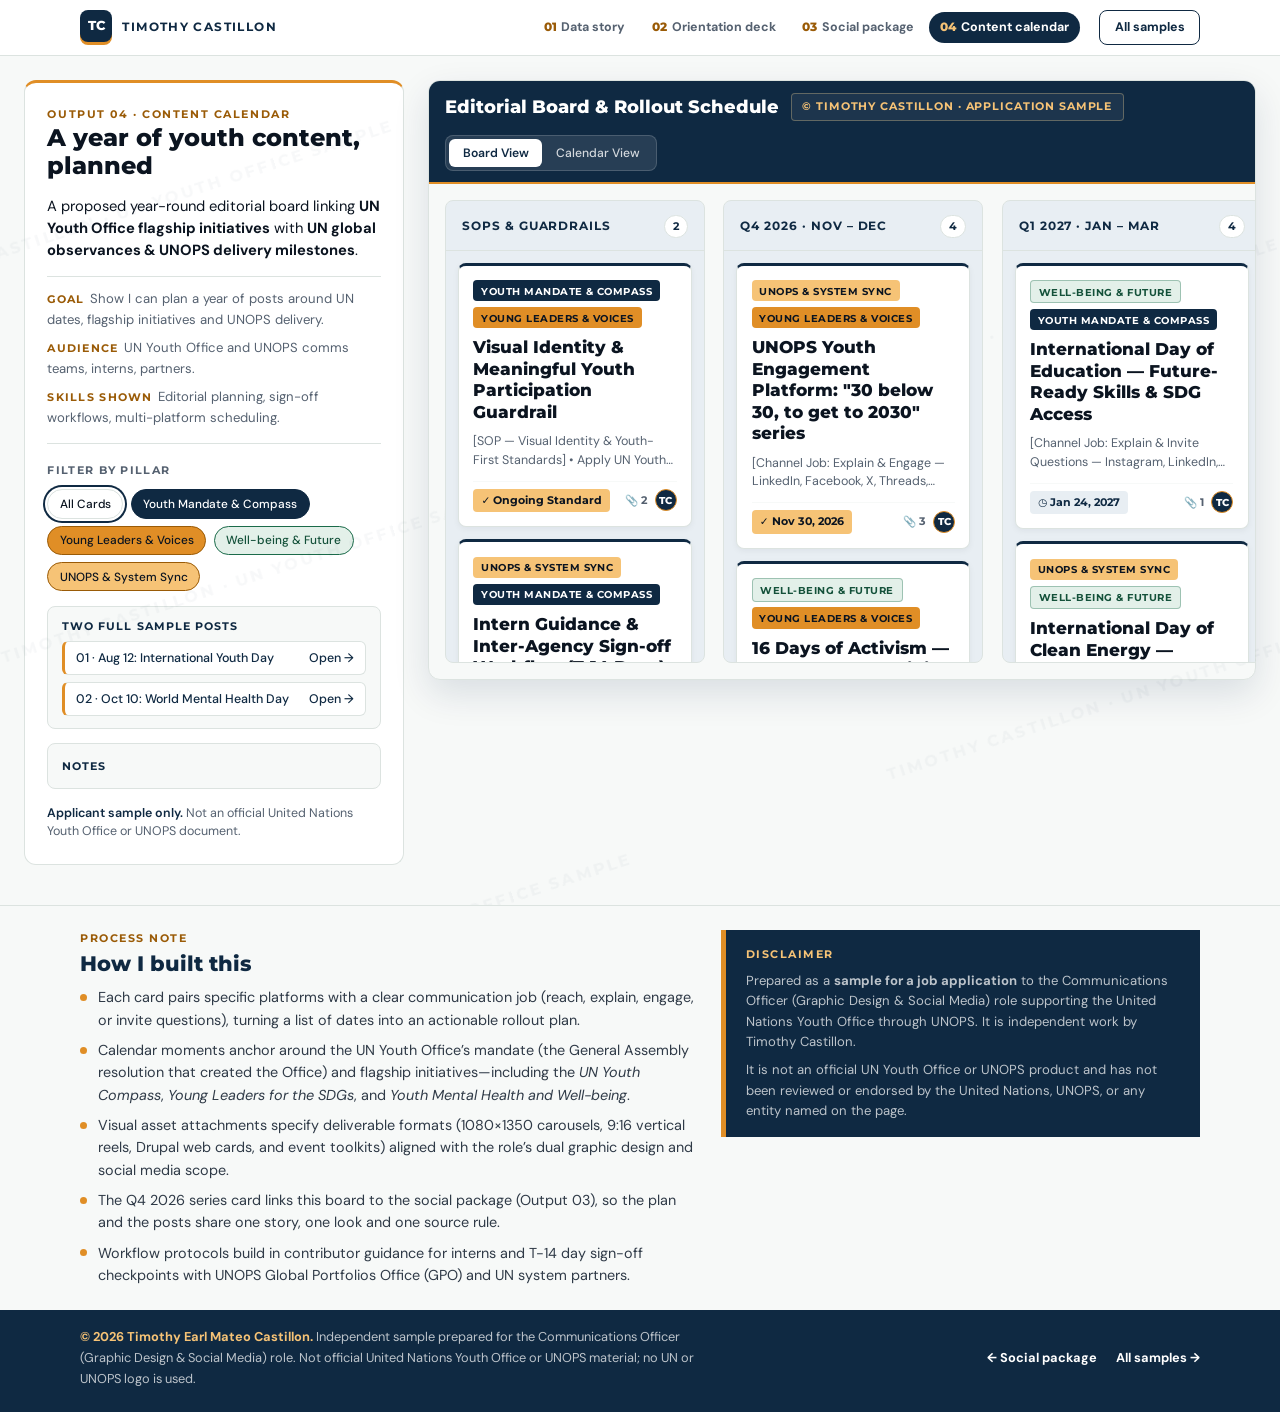
==== content-calendar.html @ ea88cf7e "Add files via upload" ====
<!DOCTYPE html>
<html lang="en">
<head>
  <meta charset="UTF-8" />
  <meta name="viewport" content="width=device-width, initial-scale=1.0, viewport-fit=cover" />
  <title>Content calendar · Timothy Castillon</title>
  <meta name="description" content="Sample editorial and social media calendar prepared by Timothy Castillon for the Communications Officer (Graphic Design &amp; Social Media) role at the UN Youth Office / UNOPS." />
  <link rel="preconnect" href="https://fonts.googleapis.com" />
  <link rel="preconnect" href="https://fonts.gstatic.com" crossorigin />
  <link href="https://fonts.googleapis.com/css2?family=DM+Sans:wght@400;500;700&family=Montserrat:wght@700;800&display=swap" rel="stylesheet" />
  <style>
    /* ─── PORTFOLIO DESIGN TOKENS (100% COORDINATED) ──────────── */
    :root{--ink:#0B1420;--fog:#F7F9F8;--white:#fff;--sage:#0F2942;--sage-lt:#E8EEF3;--gold:#E08E26;--gold-lt:#F6C376;--muted:#556170;--border:#DCE3E0;--radius:8px;--nav-h:56px;
 --navy:#0F2942;--navy-lt:#E8EEF3;--amber:#E08E26;--amber-dk:#9A5B07;--amber-lt:#F6C376;--green:#1B6B4A;--green-lt:#E3F0E9;--line:#DCE3E0;--r:8px;--wrap:1120px;
 --fh:'Montserrat',system-ui,sans-serif;--fb:'DM Sans',system-ui,sans-serif}

    /* ─── RESET & BASE ───────────────────────────────────────── */
    *, *::before, *::after { box-sizing: border-box; margin: 0; padding: 0; }
    html { font-size: 16px; -webkit-text-size-adjust: 100%; text-size-adjust: 100%; }
    body {
      background: var(--fog);
      color: var(--ink);
      font-family: var(--fb);
      line-height: 1.65;
      overflow-x: clip;
      min-height: 100vh;
      display: flex;
      flex-direction: column;
    }
    a { color: inherit; text-decoration: none; }
    button, input, select, textarea { font-family: inherit; }

    /* ── nav ───────────────────────────── */
.nav{position:fixed;inset:0 0 auto 0;z-index:100;height:var(--nav-h);display:flex;align-items:center;gap:1.2rem;padding:0 max(5vw,calc((100vw - var(--wrap))/2));background:rgba(255,255,255,.94);backdrop-filter:blur(10px);border-bottom:1px solid var(--line)}
.brand{display:inline-flex;align-items:center;gap:.65rem;text-decoration:none;font-family:var(--fh);font-weight:700;font-size:.72rem;letter-spacing:.12em;text-transform:uppercase;color:var(--navy);white-space:nowrap}
.mark{display:inline-grid;place-items:center;width:32px;height:32px;border-radius:8px;background:var(--navy);color:#fff;font-family:var(--fh);font-weight:800;font-size:.82rem;letter-spacing:0;box-shadow:0 3px 0 var(--amber);margin-bottom:3px}
.series{display:flex;gap:.25rem;margin-left:auto;list-style:none}
.series a{display:block;padding:.35rem .7rem;border-radius:999px;font-size:.78rem;font-weight:700;text-decoration:none;color:var(--muted);white-space:nowrap}
.series a b{font-family:var(--fh);font-weight:800;color:var(--amber-dk);margin-right:.3rem}
.series a:hover{background:var(--navy-lt);color:var(--navy)}
.series a[aria-current=page]{background:var(--navy);color:#fff}
.series a[aria-current=page] b{color:var(--amber-lt)}
.back{font-size:.78rem;font-weight:700;text-decoration:none;color:var(--navy);padding:.4rem .9rem;border:1px solid var(--navy);border-radius:var(--r);white-space:nowrap}
.back:hover{background:var(--navy);color:#fff}
@media(max-width:860px){.brand span:last-child{display:none}.series a{padding:.35rem .5rem}.series a span{display:none}}
@media(max-width:480px){.back{display:none}.series{margin-left:auto}}


/* ─── MAIN SPLIT LAYOUT ──────────────────────────────────── */
    .split-shell {
      padding-top: var(--nav-h);
      display: grid;
      grid-template-columns: 380px minmax(0, 1fr);
      flex: 1;
      min-height: 100vh;
    }
    @media (max-width: 1060px) {
      .split-shell {
        grid-template-columns: 1fr;
      }
    }

    /* ─── LEFT CONTEXT SIDEBAR ───────────────────────────────── */
    .context-sidebar {
      background: var(--white);
      border-right: 1px solid var(--border);
      border-top: 3px solid var(--gold);
      padding: 1.2rem 1.4rem 1.4rem;
      position: sticky;
      top: var(--nav-h);
      height: calc(100vh - var(--nav-h));
      overflow-y: auto;
      display: flex;
      flex-direction: column;
      gap: .9rem;
    }
    @media (max-width: 1060px) {
      .context-sidebar {
        position: static;
        height: auto;
        border-right: none;
        border-bottom: 1px solid var(--border);
      }
    }
    .sidebar-eyebrow {
      font-family: var(--fh); font-weight: 700;
      font-size: 0.7rem;
      letter-spacing: 0.14em;
      text-transform: uppercase;
      color: var(--amber-dk);
    }
    .sidebar-title {
      font-family: var(--fh); font-weight: 800;
      font-size: 1.35rem;
      line-height: 1.18;
      color: var(--ink);
      
    }
    .sidebar-copy {
      font-size: 0.88rem;
      color: var(--muted);
      line-height: 1.65;
    }
    .sidebar-card-note {
      background: var(--fog);
      border: 1px solid var(--border);
      border-radius: var(--radius);
      padding: 0.9rem 1rem;
      font-size: 0.82rem;
      color: var(--ink);
      line-height: 1.55;
    }
    .sidebar-card-note-label {
      font-family: var(--fh); font-weight: 700;
      font-size: 0.67rem;
      letter-spacing: 0.1em;
      text-transform: uppercase;
      color: var(--sage);
      margin-bottom: 0.35rem;
      display: block;
      font-weight: 700;
    }
    .sample-quick-links {
      display: flex;
      flex-direction: column;
      gap: 0.45rem;
      margin-top: 0.6rem;
    }
    .sample-jump-btn {
      width: 100%;
      text-align: left;
      background: var(--white);
      border: 1px solid var(--border);
      border-left: 3px solid var(--gold);
      border-radius: 6px;
      padding: 0.5rem 0.7rem;
      font-size: 0.78rem;
      color: var(--sage);
      font-weight: 500;
      cursor: pointer;
      transition: background 0.2s, border-color 0.2s;
      display: flex;
      align-items: center;
      justify-content: space-between;
      gap: 0.5rem;
    }
    .sample-jump-btn:hover {
      background: var(--sage);
      color: var(--white);
      border-color: var(--sage);
    }

    /* Pillar Filter Group */
    .filter-section {
      border-top: 1px solid var(--border);
      padding-top: 1.1rem;
    }
    .filter-label {
      font-family: var(--fh); font-weight: 700;
      font-size: 0.68rem;
      letter-spacing: 0.12em;
      text-transform: uppercase;
      color: var(--muted);
      margin-bottom: 0.6rem;
      display: block;
    }
    .filter-pills {
      display: flex;
      flex-wrap: wrap;
      gap: 0.45rem;
    }
    .pill-btn {
      font-size: 0.74rem;
      font-weight: 500;
      padding: 0.35rem 0.72rem;
      border-radius: 999px;
      border: 1px solid var(--border);
      cursor: pointer;
      transition: transform 0.15s, box-shadow 0.15s, opacity 0.15s;
    }
    .pill-btn:hover {
      transform: translateY(-1px);
    }
    .pill-btn.active {
      box-shadow: 0 0 0 2px var(--white), 0 0 0 4px var(--sage);
    }
    .pill-all { background: var(--white); color: var(--ink); }
    .pill-compass { background: var(--sage); color: var(--white); border-color: var(--sage); }
    .pill-leaders { background: var(--gold); color: var(--white); border-color: var(--amber-dk); }
    .pill-wellbeing { background: var(--sage-lt); color: var(--sage); border-color: var(--sage); }
    .pill-unops { background: var(--gold-lt); color: var(--ink); border-color: var(--amber-dk); }

    /* ─── RIGHT WORKSPACE ────────────────────────────────────── */
    .workspace-area {
      background: var(--fog);
      display: flex;
      flex-direction: column;
      min-width: 0;
      position: relative;
      -webkit-user-select: none;
      user-select: none;
    }

    /* Subtle Diagonal Deterrence Watermark */
    .watermark-overlay {
      position: fixed;
      inset: 0;
      pointer-events: none;
      z-index: 15;
      overflow: hidden;
      opacity: 0.032;
      display: flex;
      flex-wrap: wrap;
      align-content: space-around;
      justify-content: space-around;
      gap: 4rem;
      transform: rotate(-18deg) scale(1.2);
    }
    .watermark-text {
      font-family: var(--fh); font-weight: 700;
      font-size: 0.85rem;
      letter-spacing: 0.14em;
      text-transform: uppercase;
      color: var(--sage);
      white-space: nowrap;
    }

    /* Workspace Toolbar */
    .workspace-toolbar {
      background: var(--sage);
      color: var(--white);
      padding: 0.9rem 1.5rem;
      display: flex;
      flex-wrap: wrap;
      align-items: center;
      justify-content: space-between;
      gap: 0.85rem;
      border-bottom: 2px solid var(--gold);
      position: relative;
      z-index: 20;
    }
    .toolbar-left {
      display: flex;
      flex-wrap: wrap;
      align-items: center;
      gap: 0.75rem;
    }
    .workspace-heading {
      font-family: var(--fh); font-weight: 800;
      font-size: 1.25rem;
      
      color: var(--white);
    }
    .applicant-tag {
      font-family: var(--fh); font-weight: 700;
      font-size: 0.68rem;
      letter-spacing: 0.08em;
      text-transform: uppercase;
      color: var(--gold-lt);
      border: 1px solid rgba(226, 198, 140, 0.35);
      background: rgba(255, 255, 255, 0.06);
      padding: 0.25rem 0.65rem;
      border-radius: 4px;
    }
    .view-toggle {
      display: inline-flex;
      background: rgba(255, 255, 255, 0.1);
      padding: 3px;
      border-radius: var(--radius);
      border: 1px solid rgba(255, 255, 255, 0.16);
    }
    .view-btn {
      font-size: 0.76rem;
      font-weight: 500;
      padding: 0.38rem 0.85rem;
      border-radius: 6px;
      border: none;
      cursor: pointer;
      transition: background 0.2s, color 0.2s;
      background: transparent;
      color: rgba(255, 255, 255, 0.8);
    }
    .view-btn.active {
      background: var(--white);
      color: var(--sage);
      font-weight: 600;
    }

    /* ─── BOARD VIEW (TRELLO-STYLE COLUMNS) ─────────────────── */
    .board-container {
      padding: 1rem;
      display: flex;
      align-items: flex-start;
      gap: 1.15rem;
      overflow-x: auto;
      flex: 1;
      position: relative;
      z-index: 20;
    }
    .board-container::-webkit-scrollbar { height: 10px; }
    .board-container::-webkit-scrollbar-track { background: rgba(0, 33, 71, 0.07); border-radius: 6px; }
    .board-container::-webkit-scrollbar-thumb { background: rgba(0, 33, 71, 0.26); border-radius: 6px; }

    .trello-list {
      width: 288px;
      flex-shrink: 0;
      background: var(--sage-lt);
      border: 1px solid var(--border);
      border-radius: var(--radius);
      display: flex;
      flex-direction: column;
      max-height: calc(100vh - 165px);
    }
    @media (max-width: 1060px) {
      .trello-list { max-height: 620px; }
    }
    .list-header {
      padding: 0.85rem 1rem 0.7rem;
      display: flex;
      align-items: center;
      justify-content: space-between;
      border-bottom: 1px solid var(--border);
    }
    .list-title {
      font-family: var(--fh); font-weight: 700;
      font-size: 0.74rem;
      font-weight: 700;
      letter-spacing: 0.08em;
      text-transform: uppercase;
      color: var(--sage);
    }
    .list-count {
      font-family: var(--fh); font-weight: 700;
      font-size: 0.7rem;
      color: var(--sage);
      background: var(--white);
      border: 1px solid var(--border);
      padding: 0.1rem 0.5rem;
      border-radius: 999px;
    }
    .list-cards {
      padding: 0.75rem;
      display: flex;
      flex-direction: column;
      gap: 0.75rem;
      overflow-y: auto;
    }
    .list-cards::-webkit-scrollbar { width: 5px; }
    .list-cards::-webkit-scrollbar-thumb { background: rgba(0, 33, 71, 0.2); border-radius: 4px; }

    /* Trello Card */
    .t-card {
      background: var(--white);
      border: 1px solid var(--border);
      border-top: 3px solid var(--sage);
      border-radius: var(--radius);
      padding: 0.9rem;
      cursor: pointer;
      transition: transform 0.18s, box-shadow 0.18s, border-color 0.18s;
      display: flex;
      flex-direction: column;
      gap: 0.55rem;
      box-shadow: 0 2px 6px rgba(11, 20, 32, 0.05);
    }
    .t-card.is-sample {
      border-top: 3px solid var(--gold);
      background: linear-gradient(to bottom, rgba(226, 198, 140, 0.14), var(--white) 42%);
    }
    .t-card:hover {
      transform: translateY(-2px);
      box-shadow: 0 10px 22px rgba(0, 33, 71, 0.12);
      border-color: var(--amber-dk);
    }
    .t-card-pills {
      display: flex;
      flex-wrap: wrap;
      gap: 0.35rem;
    }
    .t-pill {
      font-family: var(--fh); font-weight: 700;
      font-size: 0.62rem;
      letter-spacing: 0.05em;
      text-transform: uppercase;
      padding: 0.16rem 0.48rem;
      border-radius: 4px;
      font-weight: 700;
    }
    .t-pill-compass { background: var(--sage); color: var(--white); }
    .t-pill-leaders { background: var(--gold); color: var(--white); }
    .t-pill-wellbeing { background: var(--sage-lt); color: var(--sage); border: 1px solid rgba(0, 33, 71, 0.2); }
    .t-pill-unops { background: var(--gold-lt); color: var(--ink); }
    .t-pill-sample { background: var(--ink); color: var(--gold-lt); }

    .t-card-title {
      font-family: var(--fh); font-weight: 800;
      font-size: 1.05rem;
      line-height: 1.28;
      color: var(--ink);
      
    }
    .t-card-excerpt {
      font-size: 0.78rem;
      color: var(--muted);
      line-height: 1.5;
      display: -webkit-box;
      -webkit-line-clamp: 2;
      -webkit-box-orient: vertical;
      overflow: hidden;
    }
    .t-card-footer {
      display: flex;
      align-items: center;
      justify-content: space-between;
      gap: 0.5rem;
      padding-top: 0.45rem;
      border-top: 1px solid var(--fog);
      margin-top: 0.15rem;
    }
    .t-date-badge {
      font-family: var(--fh); font-weight: 700;
      font-size: 0.66rem;
      padding: 0.18rem 0.5rem;
      border-radius: 4px;
      display: inline-flex;
      align-items: center;
      gap: 0.3rem;
    }
    .t-date-scheduled {
      background: var(--sage-lt);
      color: var(--sage);
    }
    .t-date-approved {
      background: var(--gold-lt);
      color: var(--ink);
      font-weight: 700;
    }
    .t-meta-right {
      display: flex;
      align-items: center;
      gap: 0.45rem;
    }
    .t-attach-count {
      font-family: var(--fh); font-weight: 700;
      font-size: 0.66rem;
      color: var(--muted);
    }
    .t-avatar {
      width: 22px; height: 22px;
      border-radius: 50%;
      background: var(--sage);
      color: var(--white);
      font-family: var(--fh); font-weight: 800;
      font-size: 0.65rem;
      display: inline-flex;
      align-items: center;
      justify-content: center;
      border: 1px solid var(--gold);
    }

    /* ─── CALENDAR VIEW ──────────────────────────────────────── */
    .calendar-container {
      padding: 1rem;
      display: none;
      flex-direction: column;
      gap: 1.1rem;
      position: relative;
      z-index: 20;
    }
    .calendar-container.active {
      display: flex;
    }
    .cal-header-bar {
      background: var(--white);
      border: 1px solid var(--border);
      border-top: 3px solid var(--gold);
      border-radius: var(--radius);
      padding: 1rem 1.25rem;
      display: flex;
      flex-wrap: wrap;
      align-items: center;
      justify-content: space-between;
      gap: 1rem;
    }
    .cal-month-heading {
      font-family: var(--fh); font-weight: 800;
      font-size: 1.45rem;
      color: var(--ink);
      
    }
    .cal-controls {
      display: flex;
      align-items: center;
      gap: 0.5rem;
    }
    .cal-select {
      background: var(--fog);
      border: 1px solid var(--border);
      color: var(--ink);
      font-size: 0.82rem;
      font-weight: 500;
      padding: 0.45rem 0.85rem;
      border-radius: var(--radius);
      cursor: pointer;
    }
    .cal-grid-wrap {
      background: var(--white);
      border: 1px solid var(--border);
      border-radius: var(--radius);
      overflow-x: auto;
    }
    .cal-weekdays {
      display: grid;
      grid-template-columns: repeat(7, minmax(110px, 1fr));
      background: var(--sage-lt);
      border-bottom: 1px solid var(--border);
    }
    .cal-weekday {
      font-family: var(--fh); font-weight: 700;
      font-size: 0.7rem;
      text-transform: uppercase;
      letter-spacing: 0.08em;
      color: var(--sage);
      text-align: center;
      padding: 0.6rem 0.25rem;
      font-weight: 700;
    }
    .cal-days-grid {
      display: grid;
      grid-template-columns: repeat(7, minmax(110px, 1fr));
    }
    .cal-cell {
      min-height: 112px;
      border-right: 1px solid var(--border);
      border-bottom: 1px solid var(--border);
      padding: 0.5rem;
      display: flex;
      flex-direction: column;
      gap: 0.35rem;
      background: var(--white);
    }
    .cal-cell:nth-child(7n) { border-right: none; }
    .cal-cell.is-empty { background: var(--fog); opacity: 0.6; }
    .cal-day-num {
      font-family: var(--fh); font-weight: 700;
      font-size: 0.72rem;
      color: var(--muted);
    }
    .cal-cell.has-event .cal-day-num {
      color: var(--sage);
      font-weight: 700;
    }
    .cal-event-chip {
      width: 100%;
      text-align: left;
      background: var(--sage);
      color: var(--white);
      border: none;
      border-left: 3px solid var(--gold);
      border-radius: 5px;
      padding: 0.38rem 0.5rem;
      font-size: 0.72rem;
      line-height: 1.3;
      cursor: pointer;
      transition: background 0.15s;
    }
    .cal-event-chip.is-sample {
      background: var(--gold);
      color: var(--white);
      border-left-color: var(--sage);
    }
    .cal-event-chip:hover {
      background: var(--ink);
    }

    /* ─── GPC-STYLE TRELLO CARD MODAL ────────────────────────── */
    .modal-backdrop {
      position: fixed;
      inset: 0;
      z-index: 200;
      background: rgba(11, 20, 32, 0.68);
      backdrop-filter: blur(3px);
      display: none;
      align-items: flex-start;
      justify-content: center;
      padding: 2rem 1rem;
      overflow-y: auto;
    }
    .modal-backdrop.open {
      display: flex;
    }
    .modal-card {
      background: var(--white);
      width: 100%;
      max-width: 920px;
      border-radius: 12px;
      overflow: hidden;
      border: 1px solid var(--border);
      box-shadow: 0 28px 65px rgba(11, 20, 32, 0.38);
      margin: auto;
    }

    /* Top Cover Header */
    .modal-cover {
      position: relative;
      height: 155px;
      background: var(--sage);
      display: flex;
      align-items: center;
      justify-content: center;
      border-bottom: 3px solid var(--gold);
      overflow: hidden;
    }
    .modal-cover-center {
      background: rgba(255, 255, 255, 0.06);
      border: 1px solid rgba(226, 198, 140, 0.3);
      border-radius: var(--radius);
      padding: 1rem 1.75rem;
      text-align: center;
      color: var(--white);
      max-width: 440px;
      z-index: 2;
    }
    .modal-cover-eyebrow {
      font-family: var(--fh); font-weight: 700;
      font-size: 0.68rem;
      letter-spacing: 0.14em;
      text-transform: uppercase;
      color: var(--gold-lt);
      margin-bottom: 0.35rem;
    }
    .modal-cover-sub {
      font-family: var(--fh); font-weight: 800;
      font-size: 1.1rem;
      color: var(--white);
    }
    .modal-list-pill {
      position: absolute;
      top: 14px; left: 16px;
      background: var(--white);
      color: var(--sage);
      font-family: var(--fh); font-weight: 700;
      font-size: 0.7rem;
      font-weight: 700;
      text-transform: uppercase;
      letter-spacing: 0.06em;
      padding: 0.3rem 0.7rem;
      border-radius: 5px;
      z-index: 3;
    }
    .modal-close-btn {
      position: absolute;
      top: 14px; right: 16px;
      width: 34px; height: 34px;
      border-radius: 50%;
      background: var(--white);
      color: var(--ink);
      border: none;
      font-size: 1.2rem;
      line-height: 1;
      cursor: pointer;
      display: flex;
      align-items: center;
      justify-content: center;
      z-index: 3;
      transition: background 0.15s, color 0.15s;
    }
    .modal-close-btn:hover {
      background: var(--gold);
      color: var(--white);
    }

    /* Modal Two-Column Body */
    .modal-body-grid {
      display: grid;
      grid-template-columns: 1.55fr 1fr;
    }
    @media (max-width: 820px) {
      .modal-body-grid { grid-template-columns: 1fr; }
    }
    .modal-main-col {
      padding: 1.75rem 2rem;
      background: var(--white);
      display: flex;
      flex-direction: column;
      gap: 1.45rem;
    }
    .modal-title-row {
      display: flex;
      align-items: flex-start;
      gap: 0.75rem;
    }
    .status-check-circle {
      margin-top: 0.35rem;
      width: 22px; height: 22px;
      border-radius: 50%;
      border: 2px solid var(--sage);
      background: var(--white);
      color: var(--white);
      display: flex;
      align-items: center;
      justify-content: center;
      cursor: pointer;
      flex-shrink: 0;
      font-size: 0.75rem;
      transition: background 0.15s, border-color 0.15s;
    }
    .status-check-circle.approved {
      background: var(--gold);
      border-color: var(--amber-dk);
    }
    .modal-title-text {
      font-family: var(--fh); font-weight: 800;
      font-size: 1.55rem;
      line-height: 1.22;
      color: var(--ink);
      
    }
    .modal-sublist-line {
      font-size: 0.78rem;
      color: var(--muted);
      margin-top: 0.25rem;
    }
    .modal-sublist-line span {
      text-decoration: underline;
      color: var(--sage);
      font-weight: 500;
    }

    /* Metadata Row (Members, Due Date, Labels) */
    .modal-meta-row {
      padding-left: 2.1rem;
      display: flex;
      flex-wrap: wrap;
      gap: 1.5rem;
    }
    .meta-block-label {
      font-family: var(--fh); font-weight: 700;
      font-size: 0.65rem;
      text-transform: uppercase;
      letter-spacing: 0.08em;
      color: var(--muted);
      margin-bottom: 0.35rem;
    }
    .member-chip {
      display: inline-flex;
      align-items: center;
      gap: 0.45rem;
      background: var(--fog);
      border: 1px solid var(--border);
      padding: 0.25rem 0.65rem 0.25rem 0.3rem;
      border-radius: 999px;
      font-size: 0.76rem;
      font-weight: 500;
      color: var(--ink);
    }
    .member-chip-circle {
      width: 24px; height: 24px;
      border-radius: 50%;
      background: var(--sage);
      color: var(--white);
      font-family: var(--fh); font-weight: 800;
      font-size: 0.7rem;
      display: inline-flex;
      align-items: center;
      justify-content: center;
    }
    .due-date-pill {
      display: inline-flex;
      align-items: center;
      gap: 0.5rem;
      background: var(--fog);
      border: 1px solid var(--border);
      padding: 0.32rem 0.7rem;
      border-radius: 6px;
      font-family: var(--fh); font-weight: 700;
      font-size: 0.74rem;
      color: var(--ink);
    }
    .status-toggle-tag {
      padding: 0.15rem 0.5rem;
      border-radius: 4px;
      font-size: 0.66rem;
      font-weight: 700;
      text-transform: uppercase;
      border: none;
      cursor: pointer;
    }
    .status-toggle-tag.scheduled {
      background: var(--sage-lt);
      color: var(--sage);
    }
    .status-toggle-tag.approved {
      background: var(--gold);
      color: var(--white);
    }

    /* Description & Copy Box */
    .modal-section-head {
      display: flex;
      align-items: center;
      justify-content: space-between;
      gap: 0.75rem;
      margin-bottom: 0.55rem;
    }
    .modal-section-title {
      font-family: var(--fh); font-weight: 800;
      font-size: 1.15rem;
      color: var(--ink);
      
      display: flex;
      align-items: center;
      gap: 0.55rem;
    }
    .copy-sample-btn {
      font-family: var(--fh); font-weight: 700;
      font-size: 0.68rem;
      text-transform: uppercase;
      letter-spacing: 0.06em;
      background: var(--sage);
      color: var(--white);
      border: none;
      padding: 0.38rem 0.75rem;
      border-radius: 5px;
      cursor: pointer;
      transition: background 0.15s;
    }
    .copy-sample-btn:hover {
      background: var(--gold);
    }
    .modal-desc-wrap {
      padding-left: 2.1rem;
      display: flex;
      flex-direction: column;
      gap: 0.6rem;
    }
    .modal-textarea {
      width: 100%;
      min-height: 130px;
      background: var(--fog);
      border: 1px solid var(--border);
      border-radius: var(--radius);
      padding: 0.9rem 1rem;
      font-size: 0.88rem;
      line-height: 1.65;
      color: var(--ink);
      resize: vertical;
      -webkit-user-select: text;
      user-select: text;
    }
    .modal-textarea:focus {
      outline: none;
      border-color: var(--sage);
      background: var(--white);
    }
    .coord-callout {
      background: var(--sage-lt);
      border-left: 3px solid var(--sage);
      padding: 0.65rem 0.85rem;
      border-radius: 0 6px 6px 0;
      font-size: 0.78rem;
      color: var(--sage);
      line-height: 1.5;
    }

    /* Attachments */
    .attachments-grid {
      padding-left: 2.1rem;
      display: grid;
      grid-template-columns: repeat(auto-fit, minmax(210px, 1fr));
      gap: 0.65rem;
    }
    .attachment-item {
      display: flex;
      align-items: center;
      gap: 0.7rem;
      background: var(--fog);
      border: 1px solid var(--border);
      border-radius: 6px;
      padding: 0.6rem 0.75rem;
    }
    .att-badge {
      background: var(--sage);
      color: var(--gold-lt);
      font-family: var(--fh); font-weight: 700;
      font-size: 0.66rem;
      font-weight: 700;
      padding: 0.45rem 0.55rem;
      border-radius: 4px;
      flex-shrink: 0;
    }
    .att-info {
      min-width: 0;
    }
    .att-name {
      font-size: 0.78rem;
      font-weight: 600;
      color: var(--ink);
      white-space: nowrap;
      overflow: hidden;
      text-overflow: ellipsis;
    }
    .att-meta {
      font-size: 0.7rem;
      color: var(--muted);
    }

    /* Right Activity Column */
    .modal-side-col {
      background: var(--fog);
      border-left: 1px solid var(--border);
      padding: 1.5rem;
      display: flex;
      flex-direction: column;
      gap: 1rem;
    }
    @media (max-width: 820px) {
      .modal-side-col {
        border-left: none;
        border-top: 1px solid var(--border);
      }
    }
    .activity-heading {
      font-family: var(--fh); font-weight: 800;
      font-size: 1.08rem;
      color: var(--ink);
      
    }
    .comment-box {
      background: var(--white);
      border: 1px solid var(--border);
      border-radius: var(--radius);
      padding: 0.6rem;
    }
    .comment-input {
      width: 100%;
      border: none;
      font-size: 0.8rem;
      color: var(--ink);
      resize: none;
      outline: none;
      background: transparent;
      -webkit-user-select: text;
      user-select: text;
    }
    .comment-actions {
      display: flex;
      justify-content: flex-end;
      margin-top: 0.4rem;
    }
    .comment-save-btn {
      background: var(--sage);
      color: var(--white);
      border: none;
      border-radius: 5px;
      padding: 0.32rem 0.75rem;
      font-size: 0.74rem;
      font-weight: 500;
      cursor: pointer;
    }
    .comment-save-btn:hover {
      background: var(--gold);
    }
    .activity-list {
      display: flex;
      flex-direction: column;
      gap: 0.85rem;
      max-height: 310px;
      overflow-y: auto;
    }
    .activity-item {
      display: flex;
      align-items: flex-start;
      gap: 0.55rem;
      font-size: 0.78rem;
      line-height: 1.45;
    }
    .act-avatar {
      width: 24px; height: 24px;
      border-radius: 50%;
      background: var(--sage);
      color: var(--white);
      font-family: var(--fh); font-weight: 800;
      font-size: 0.68rem;
      display: inline-flex;
      align-items: center;
      justify-content: center;
      flex-shrink: 0;
      margin-top: 2px;
    }
    .act-bubble {
      background: var(--white);
      border: 1px solid var(--border);
      border-radius: 6px;
      padding: 0.5rem 0.65rem;
      margin-top: 0.25rem;
      color: var(--ink);
    }
    .act-time {
      font-family: var(--fh); font-weight: 700;
      font-size: 0.64rem;
      color: var(--muted);
      display: block;
      margin-top: 0.15rem;
    }

    /* Toast */
    .toast-banner {
      position: fixed;
      bottom: 1.5rem;
      right: 1.5rem;
      z-index: 300;
      background: var(--sage);
      color: var(--white);
      border-left: 4px solid var(--gold);
      padding: 0.7rem 1.1rem;
      border-radius: var(--radius);
      font-size: 0.8rem;
      box-shadow: 0 12px 28px rgba(11, 20, 32, 0.25);
      opacity: 0;
      transform: translateY(16px);
      pointer-events: none;
      transition: opacity 0.25s, transform 0.25s;
    }
    .toast-banner.show {
      opacity: 1;
      transform: translateY(0);
    }

    /* ── footer ────────────────────────── */
footer{background:var(--navy);color:rgba(255,255,255,.72);padding:1rem max(5vw,calc((100vw - var(--wrap))/2)) calc(1.4rem + env(safe-area-inset-bottom));font-size:.8rem;display:flex;flex-wrap:wrap;gap:.6rem 2rem;justify-content:space-between;align-items:center}
footer p{max-width:70ch}footer b{color:var(--amber-lt)}
footer nav{display:flex;gap:1.2rem}footer a{color:#fff;font-weight:700;text-decoration:none}footer a:hover{color:var(--amber-lt)}
.toast{position:fixed;left:50%;bottom:22px;transform:translateX(-50%);z-index:300;background:var(--navy);color:#fff;font-size:.82rem;padding:.55rem 1rem;border-radius:var(--r);border-bottom:3px solid var(--amber);opacity:0;pointer-events:none;transition:opacity .2s}
.toast.show{opacity:1}

/* brand harmonisation */
.pill-leaders,.t-pill-leaders{color:var(--ink)}
.pill-wellbeing{background:var(--green-lt);color:#14513a;border-color:var(--green)}
.t-pill-wellbeing{background:var(--green-lt);color:#14513a;border:1px solid rgba(27,107,74,.35)}
.copy-sample-btn:hover,.comment-save-btn:hover{color:var(--ink)}
.sidebar-title,.workspace-heading,.t-card-title,.cal-month-heading,.modal-title-text{text-transform:none}
.sidebar-goal{display:grid;gap:.35rem;font-size:.82rem;color:var(--muted);border-top:1px solid var(--border);padding-top:.7rem}
.sidebar-goal b{font-family:var(--fh);font-size:.66rem;letter-spacing:.12em;text-transform:uppercase;color:var(--amber-dk);margin-right:.35rem}
</style>

<style id="tcx-process-css">.tcx{background:var(--fog);color:var(--ink);font-family:var(--fb);padding:1.5rem 5vw;border-top:1px solid var(--line);line-height:1.55;position:relative;z-index:21;width:100%}
.tcx *,.tcx *::before,.tcx *::after{box-sizing:border-box}
.tcx-wrap{max-width:var(--wrap);margin:0 auto;display:grid;gap:1.2rem;grid-template-columns:1.3fr 1fr;align-items:start}
@media(max-width:860px){.tcx-wrap{grid-template-columns:1fr}}
.tcx-k{font-family:var(--fh);font-weight:700;font-size:.68rem;letter-spacing:.14em;text-transform:uppercase;color:var(--amber-dk);margin-bottom:.3rem}
.tcx-note h2{font-family:var(--fh);font-weight:800;font-size:1.3rem;line-height:1.2;margin-bottom:.6rem;color:var(--navy)}
.tcx-note ul{list-style:none;display:grid;gap:.5rem}
.tcx-note li{position:relative;padding-left:1.1rem;font-size:.9rem;color:#2f3a47}
.tcx-note li::before{content:"";position:absolute;left:0;top:.55em;width:7px;height:7px;border-radius:50%;background:var(--amber)}
.tcx-disc{background:var(--navy);color:rgba(255,255,255,.88);border-left:5px solid var(--amber);padding:1rem 1.2rem;font-size:.86rem}
.tcx-disc .tcx-k{color:var(--amber-lt)}
.tcx-disc p+p{margin-top:.5rem;font-size:.82rem;color:rgba(255,255,255,.72)}</style>

<meta name="robots" content="noindex, nofollow, noarchive" />
<meta name="googlebot" content="noindex, nofollow" />
<style id="tcx-protect-css">
  html, body { -webkit-user-select: none; -ms-user-select: none; user-select: none; -webkit-touch-callout: none; }
  input, textarea, select, [contenteditable="true"] { -webkit-user-select: text; user-select: text; }
  img { -webkit-user-drag: none; user-drag: none; }
</style>
<script id="tcx-protect-js">
  /* Deterrence only. It stops casual saving and copying, not a determined person. */
  (function () {
    var msg = 'Application sample by Timothy Castillon. Source download is disabled.';
    function toast() {
      var t = document.getElementById('tcxToast');
      if (!t) {
        t = document.createElement('div');
        t.id = 'tcxToast'; t.setAttribute('role', 'status');
        t.style.cssText = 'position:fixed;left:50%;bottom:24px;transform:translateX(-50%);z-index:99999;background:#002147;color:#fff;font:500 13px/1.4 Inter,system-ui,sans-serif;padding:10px 16px;border-radius:8px;border-bottom:3px solid #ab7d2c;box-shadow:0 8px 24px rgba(0,0,0,.25);opacity:0;transition:opacity .2s;pointer-events:none;max-width:90vw;text-align:center';
        document.body.appendChild(t);
      }
      t.textContent = msg; t.style.opacity = '1';
      clearTimeout(t._h); t._h = setTimeout(function () { t.style.opacity = '0'; }, 2200);
    }
    document.addEventListener('contextmenu', function (e) { e.preventDefault(); toast(); });
    document.addEventListener('dragstart', function (e) { if (e.target && e.target.tagName === 'IMG') e.preventDefault(); });
    document.addEventListener('keydown', function (e) {
      var k = (e.key || '').toLowerCase();
      var mod = e.ctrlKey || e.metaKey;
      var block =
        e.key === 'F12' ||
        (mod && e.shiftKey && (k === 'i' || k === 'j' || k === 'c')) ||
        (e.metaKey && e.altKey && (k === 'i' || k === 'j' || k === 'c' || k === 'u')) ||
        (mod && (k === 'u' || k === 's' || k === 'p'));
      if (block) { e.preventDefault(); toast(); }
    });
  })();
</script>

<style id="tc-compact-board">
  :root { --board-h: min(600px, calc(100vh - 150px)); }
  .split-shell { max-width: 1320px; margin: 0 auto; width: 100%; min-height: 0; align-items: start; gap: 1.5rem;
    grid-template-columns: minmax(300px, 380px) minmax(0, 1fr); padding: calc(var(--nav-h) + 1.5rem) 1.5rem 2.5rem; }
  .context-sidebar { position: static; height: auto; overflow: visible; border: 1px solid var(--border); border-top: 3px solid var(--gold); border-radius: 12px; }
  .workspace-area { position: sticky; top: calc(var(--nav-h) + 1rem); height: var(--board-h); border: 1px solid var(--border); border-radius: 12px; overflow: hidden; box-shadow: 0 14px 36px rgba(0,33,71,.12); }
  .board-container { padding: 1rem; overflow: auto; min-height: 0; align-items: stretch; }
  .trello-list { width: 260px; max-height: none; }
  .workspace-toolbar { padding: .7rem 1rem; }
  .workspace-heading { font-size: 1.1rem; }
  @media (max-width: 1060px) {
    .split-shell { grid-template-columns: 1fr; padding: calc(var(--nav-h) + 1rem) 1rem 2rem; }
    .workspace-area { position: relative; top: 0; height: min(560px, 75vh); }
    .context-sidebar { border-right: 1px solid var(--border); }
    .trello-list { width: 240px; }
  }
  @media (max-width: 560px) {
    .split-shell { padding-left: .6rem; padding-right: .6rem; gap: 1rem; }
    .workspace-area { height: min(520px, 78vh); border-radius: 10px; }
    .trello-list { width: 82vw; }
  }
</style>

<style id="tc-sidebar-short">
  .context-sidebar{gap:.9rem;padding:1.4rem 1.4rem 1.5rem}
  .context-sidebar .sidebar-title{font-size:1.5rem}
  .context-sidebar .sidebar-copy{font-size:.92rem;line-height:1.5;color:var(--ink)}
  .context-sidebar .sidebar-card-note{padding:.75rem .85rem}
  .context-sidebar .sample-quick-links{margin-top:.35rem}
  .sidebar-more{border:1px solid var(--border);border-radius:var(--radius);background:var(--fog);font-size:.85rem;line-height:1.5;color:var(--ink)}
  .sidebar-more summary{cursor:pointer;padding:.65rem .85rem;min-height:44px;display:flex;align-items:center;font-family:var(--fh);font-size:.7rem;letter-spacing:.1em;text-transform:uppercase;font-weight:700;color:var(--sage)}
  .sidebar-more p{padding:0 .85rem .75rem}
  .sidebar-disc{font-size:.78rem;line-height:1.45;color:var(--muted)}
  .sidebar-disc strong{color:var(--sage);font-weight:600}
</style>
</head>
<body>

  <nav class="nav" aria-label="Sample work"><a class="brand" href="sample-work.html" aria-label="Sample work home"><span class="mark" aria-hidden="true">TC</span><span>Timothy Castillon</span></a><ul class="series"><li><a href="data-story.html"><b>01</b><span>Data story</span></a></li><li><a href="orientation-deck.html"><b>02</b><span>Orientation deck</span></a></li><li><a href="social-package.html"><b>03</b><span>Social package</span></a></li><li><a href="content-calendar.html" aria-current="page"><b>04</b><span>Content calendar</span></a></li></ul><a class="back" href="sample-work.html">All samples</a></nav>

  <!-- TWO-COLUMN SPLIT SHELL -->
  <div class="split-shell">

    <!-- LEFT CONTEXT SIDEBAR -->
    <aside class="context-sidebar" aria-label="Calendar overview and editorial notes">
      <div>
        <p class="sidebar-eyebrow">Output 04 &middot; Content calendar</p>
        <h1 class="sidebar-title">A year of youth content, planned</h1>
      </div>

      <p class="sidebar-copy">
        A proposed year-round editorial board linking <strong>UN Youth Office flagship initiatives</strong> with <strong>UN global observances &amp; UNOPS delivery milestones</strong>.
      </p>

      <div class="sidebar-goal"><span><b>Goal</b>Show I can plan a year of posts around UN dates, flagship initiatives and UNOPS delivery.</span><span><b>Audience</b>UN Youth Office and UNOPS comms teams, interns, partners.</span><span><b>Skills shown</b>Editorial planning, sign-off workflows, multi-platform scheduling.</span></div>

      <div class="filter-section">
        <span class="filter-label">Filter by pillar</span>
        <div class="filter-pills">
          <button type="button" class="pill-btn pill-all active" data-filter="all" onclick="setFilter('all')">All Cards</button>
          <button type="button" class="pill-btn pill-compass" data-filter="compass" onclick="setFilter('compass')">Youth Mandate &amp; Compass</button>
          <button type="button" class="pill-btn pill-leaders" data-filter="leaders" onclick="setFilter('leaders')">Young Leaders &amp; Voices</button>
          <button type="button" class="pill-btn pill-wellbeing" data-filter="wellbeing" onclick="setFilter('wellbeing')">Well-being &amp; Future</button>
          <button type="button" class="pill-btn pill-unops" data-filter="unops" onclick="setFilter('unops')">UNOPS &amp; System Sync</button>
        </div>
      </div>

      <div class="sidebar-card-note">
        <span class="sidebar-card-note-label">Two full sample posts</span>
        <div class="sample-quick-links">
          <button type="button" class="sample-jump-btn" onclick="openCardModal('q3_iyd')">
            <span>01 · Aug 12: International Youth Day</span>
            <span>Open →</span>
          </button>
          <button type="button" class="sample-jump-btn" onclick="openCardModal('q4_mental_health')">
            <span>02 · Oct 10: World Mental Health Day</span>
            <span>Open →</span>
          </button>
        </div>
      </div>

      <details class="sidebar-more">
        <summary>Notes</summary>
        <p><strong>Cohort &amp; summit dates marked TBC</strong> reflect annual UNGA/HLPF/COP scheduling windows; fixed UN observances follow official UN dates.</p>
        <p>Posts are designed for multi-platform rollout (Instagram, TikTok, Threads, LinkedIn, X) in coordination with the Partnerships, Communications and Advocacy Section, the ASG for Youth Affairs, and UNOPS GPO/DSI focal points.</p>
      </details>

      <p class="sidebar-disc"><strong>Applicant sample only.</strong> Not an official United Nations Youth Office or UNOPS document.</p>
    </aside>

    <!-- RIGHT INTERACTIVE WORKSPACE -->
    <main class="workspace-area" id="protectedWorkspace">

      <!-- Faint Diagonal Deterrence Watermark -->
      <div class="watermark-overlay" aria-hidden="true">
        <span class="watermark-text">Timothy Castillon · UN Youth Office sample</span>
        <span class="watermark-text">Timothy Castillon · UN Youth Office sample</span>
        <span class="watermark-text">Timothy Castillon · UN Youth Office sample</span>
        <span class="watermark-text">Timothy Castillon · UN Youth Office sample</span>
        <span class="watermark-text">Timothy Castillon · UN Youth Office sample</span>
        <span class="watermark-text">Timothy Castillon · UN Youth Office sample</span>
      </div>

      <!-- Workspace Header Bar -->
      <div class="workspace-toolbar">
        <div class="toolbar-left">
          <h2 class="workspace-heading">Editorial Board &amp; Rollout Schedule</h2>
          <span class="applicant-tag">© Timothy Castillon · Application Sample</span>
        </div>

        <div class="view-toggle" role="tablist" aria-label="Workspace view switcher">
          <button type="button" id="btnBoardView" class="view-btn active" onclick="switchView('board')">Board View</button>
          <button type="button" id="btnCalendarView" class="view-btn" onclick="switchView('calendar')">Calendar View</button>
        </div>
      </div>

      <!-- BOARD VIEW -->
      <div id="boardContainer" class="board-container"></div>

      <!-- CALENDAR VIEW -->
      <div id="calendarContainer" class="calendar-container">
        <div class="cal-header-bar">
          <div>
            <h3 id="calMonthHeading" class="cal-month-heading">August 2027</h3>
            <p style="font-size: 0.78rem; color: var(--muted);">Select any scheduled card on the grid to inspect sample copy, visual specs, or workflow notes.</p>
          </div>
          <div class="cal-controls">
            <label for="calMonthSelect" style="font-family: var(--fh); font-weight: 700; font-size: 0.7rem; text-transform: uppercase; color: var(--muted);">Month:</label>
            <select id="calMonthSelect" class="cal-select" onchange="renderCalendar()">
              <option value="2026-11">November 2026 (16 Days Kickoff)</option>
              <option value="2026-12">December 2026 (UN Water &amp; Human Rights)</option>
              <option value="2027-01">January 2027 (Education &amp; Clean Energy)</option>
              <option value="2027-02">February 2027 (Women in Science)</option>
              <option value="2027-03">March 2027 (International Women's Day)</option>
              <option value="2027-04">April 2027 (Mother Earth Day)</option>
              <option value="2027-05">May 2027 (UN STI Forum)</option>
              <option value="2027-06">June 2027 (World Environment Day)</option>
              <option value="2027-07">July 2027 (HLPF New York)</option>
              <option value="2027-08" selected>August 2027 (Sample Post 01 · IYD)</option>
              <option value="2027-09">September 2027 (UNGA 82 &amp; Peace Day)</option>
              <option value="2027-10">October 2027 (Sample Post 02 · Mental Health)</option>
              <option value="2027-11">November 2027 (COP32 &amp; Children's Day)</option>
            </select>
          </div>
        </div>

        <div class="cal-grid-wrap">
          <div class="cal-weekdays">
            <div class="cal-weekday">Mon</div>
            <div class="cal-weekday">Tue</div>
            <div class="cal-weekday">Wed</div>
            <div class="cal-weekday">Thu</div>
            <div class="cal-weekday">Fri</div>
            <div class="cal-weekday">Sat</div>
            <div class="cal-weekday">Sun</div>
          </div>
          <div id="calDaysGrid" class="cal-days-grid"></div>
        </div>
      </div>

    </main>
  </div>

  <!-- GPC-STYLE TRELLO CARD MODAL -->
  <div id="cardModal" class="modal-backdrop" role="dialog" aria-modal="true" aria-labelledby="modalTitle" onclick="if(event.target===this) closeCardModal()">
    <div class="modal-card" onclick="event.stopPropagation()">

      <!-- Cover Header -->
      <div class="modal-cover">
        <span id="modalListPill" class="modal-list-pill">Q3 · Jul – Sep</span>
        <div class="modal-cover-center">
          <div id="modalCoverEyebrow" class="modal-cover-eyebrow">UN Youth Office · UNOPS Sample</div>
          <div id="modalCoverSub" class="modal-cover-sub">Editorial &amp; Social Media Card</div>
        </div>
        <button type="button" class="modal-close-btn" onclick="closeCardModal()" aria-label="Close card modal">&times;</button>
      </div>

      <!-- Two-Column Trello Body -->
      <div class="modal-body-grid">

        <!-- Left Main Column -->
        <div class="modal-main-col">
          <div class="modal-title-row">
            <button type="button" id="modalStatusCircle" class="status-check-circle" onclick="toggleCardStatus()" title="Toggle Scheduled / Approved status" aria-label="Toggle status">✓</button>
            <div>
              <h2 id="modalTitle" class="modal-title-text">Card Title</h2>
              <p class="modal-sublist-line">in list <span id="modalSublistText">Q3 · Jul – Sep</span></p>
            </div>
          </div>

          <!-- Metadata Row (Members, Due Date, Labels) -->
          <div class="modal-meta-row">
            <div>
              <div class="meta-block-label">Owner</div>
              <div class="member-chip">
                <span class="member-chip-circle">TC</span>
                <span>Timothy Castillon (Applicant)</span>
              </div>
            </div>

            <div>
              <div class="meta-block-label">Target Date &amp; Status</div>
              <div class="due-date-pill">
                <span id="modalDateDisplay">Aug 12, 2027</span>
                <button type="button" id="modalStatusTag" class="status-toggle-tag scheduled" onclick="toggleCardStatus()">Scheduled</button>
              </div>
            </div>
          </div>

          <!-- Description / Post Copy -->
          <div>
            <div class="modal-section-head">
              <h3 class="modal-section-title">Description &amp; Post Copy</h3>
              <button type="button" id="btnCopySample" class="copy-sample-btn" onclick="copySampleText()">Copy Sample Text</button>
            </div>
            <div class="modal-desc-wrap">
              <textarea id="modalTextarea" class="modal-textarea" oninput="updateCardCopy(this.value)"></textarea>
              <div class="coord-callout">
                <strong>Coordination Note:</strong> Final copy, visual assets, and release timing would be cleared with the Partnerships, Communications and Advocacy Section (UN Youth Office), the Office of the ASG for Youth Affairs, and UNOPS GPO/DSI focal points prior to publication.
              </div>
            </div>
          </div>

          <!-- Attachments -->
          <div>
            <div class="modal-section-head">
              <h3 class="modal-section-title">Planned Assets &amp; Attachments</h3>
            </div>
            <div id="modalAttachments" class="attachments-grid"></div>
          </div>
        </div>

        <!-- Right Activity Column -->
        <div class="modal-side-col">
          <h4 class="activity-heading">Comments and activity</h4>

          <div class="comment-box">
            <textarea id="newCommentInput" class="comment-input" rows="2" placeholder="Add a review note or comment..."></textarea>
            <div class="comment-actions">
              <button type="button" class="comment-save-btn" onclick="addComment()">Save</button>
            </div>
          </div>

          <div id="modalActivityList" class="activity-list"></div>
        </div>

      </div>
    </div>
  </div>

  <!-- Toast Notification -->
  <div id="toastBanner" class="toast-banner" role="status" aria-live="polite">Sample post copy copied to clipboard.</div>


<section class="tcx" aria-labelledby="tcxHeading">
  <div class="tcx-wrap">
    <div class="tcx-note">
      <p class="tcx-k">Process note</p>
      <h2 id="tcxHeading">How I built this</h2>
      <ul>
      <li>Each card pairs specific platforms with a clear communication job (reach, explain, engage, or invite questions), turning a list of dates into an actionable rollout plan.</li>
      <li>Calendar moments anchor around the UN Youth Office’s mandate (the General Assembly resolution that created the Office) and flagship initiatives—including the <em>UN Youth Compass</em>, <em>Young Leaders for the SDGs</em>, and <em>Youth Mental Health and Well-being</em>.</li>
      <li>Visual asset attachments specify deliverable formats (1080×1350 carousels, 9:16 vertical reels, Drupal web cards, and event toolkits) aligned with the role’s dual graphic design and social media scope.</li>
      <li>The Q4 2026 series card links this board to the social package (Output 03), so the plan and the posts share one story, one look and one source rule.</li>
      <li>Workflow protocols build in contributor guidance for interns and T-14 day sign-off checkpoints with UNOPS Global Portfolios Office (GPO) and UN system partners.</li>
      </ul>
    </div>
    <aside class="tcx-disc" role="note" aria-label="Disclaimer">
      <p class="tcx-k">Disclaimer</p>
      <p>Prepared as a <strong>sample for a job application</strong> to the Communications Officer (Graphic Design &amp; Social Media) role supporting the United Nations Youth Office through UNOPS. It is independent work by Timothy Castillon.</p><p>It is not an official UN Youth Office or UNOPS product and has not been reviewed or endorsed by the United Nations, UNOPS, or any entity named on the page.</p>
    </aside>
  </div>
</section>

  

  <script>
    // =========================================================================
    // 1. LISTS, PILLARS & EDITORIAL DATA
    // =========================================================================
    const LISTS = [
      { id: 'sops', title: 'SOPs & Guardrails' },
      { id: 'q4_26', title: 'Q4 2026 · Nov – Dec' },
      { id: 'q1_27', title: 'Q1 2027 · Jan – Mar' },
      { id: 'q2_27', title: 'Q2 2027 · Apr – Jun' },
      { id: 'q3_27', title: 'Q3 2027 · Jul – Sep' },
      { id: 'q4_27', title: 'Q4 2027 · Oct – Dec' }
    ];

    const PILLARS = {
      compass:   { label: 'Youth Mandate & Compass', cls: 't-pill-compass' },
      leaders:   { label: 'Young Leaders & Voices',  cls: 't-pill-leaders' },
      wellbeing: { label: 'Well-being & Future',     cls: 't-pill-wellbeing' },
      unops:     { label: 'UNOPS & System Sync',     cls: 't-pill-unops' }
    };

    const CARDS = [
      // --- SOPs & Guardrails ---
      {
        id: 'sop_visual_identity',
        listId: 'sops',
        title: 'Visual Identity & Meaningful Youth Participation Guardrail',
        date: '',
        dateLabel: 'Ongoing Standard',
        status: 'Approved',
        pillars: ['compass', 'leaders'],
        isSample: false,
        coverTag: 'Brand & Editorial Protocol',
        description: '[SOP — Visual Identity & Youth-First Standards]\n\n• Apply UN Youth Office typography, accessible color contrast, and modular Canva/Adobe templates across all digital and print deliverables. In this sample kit: navy, amber and green, a source line on every card, alt text on every image.\n• Center authentic youth agency—avoid tokenism by pairing policy milestones with direct youth quotes and actionable entry points.\n• Maintain consistent multi-language readiness (EN/FR/ES) and alt-text accessibility standards.',
        attachments: [
          { badge: 'SOP', name: 'UNYouthOffice_Visual_Identity_Checklist.pdf', meta: 'Brand & Accessibility Guide' },
          { badge: 'FIG', name: 'Social_Card_Template_System_v1.fig', meta: '1080×1350 & 9:16 Master Kit' }
        ],
        activity: [
          { user: 'Timothy Castillon', text: 'added visual identity and accessibility guardrail to SOPs & Guardrails', time: 'Application Sample · Nov 2026', isComment: false }
        ]
      },
      {
        id: 'sop_workflow',
        listId: 'sops',
        title: 'Intern Guidance & Inter-Agency Sign-off Workflow (T-14 Days)',
        date: '',
        dateLabel: 'T-14 Days Pre-Launch',
        status: 'Scheduled',
        pillars: ['unops', 'compass'],
        isSample: false,
        coverTag: 'Coordination & Trello Workflow',
        description: '[SOP — Content Production & Clearance Pipeline]\n\n• T-14 Days: Brief interns and contributors on copywriting, visual formats, and editorial standards in Trello.\n• T-7 Days: Design review and copy alignment with Partnerships, Communications and Advocacy Section + Drupal web card prep.\n• T-3 Days: Cross-tagging confirmation with UNOPS GPO/DSI, ASG for Youth Affairs comms, and co-hosting UN entities.',
        attachments: [
          { badge: 'DOC', name: 'UNYouth_UNOPS_Clearance_Matrix.docx', meta: 'Editorial & Partner Sign-Off SOP' }
        ],
        activity: [
          { user: 'Timothy Castillon', text: 'added intern editorial guidance and clearance workflow', time: 'Application Sample · Nov 2026', isComment: false }
        ]
      },

      // --- Q4 2026 · Nov – Dec ---
      {
        id: 'q4_26_yep',
        listId: 'q4_26',
        title: 'UNOPS Youth Engagement Platform: "30 below 30, to get to 2030" series',
        date: '2026-11-30',
        dateLabel: 'Nov 30, 2026',
        status: 'Approved',
        pillars: ['unops', 'leaders'],
        isSample: false,
        coverTag: 'Nov 30, 2026 · Series launch (Output 03)',
        description: '[Channel Job: Explain & Engage — LinkedIn, Facebook, X, Threads, Instagram, Reels, TikTok]\n\nHalf the world is under 30. Launch the five-platform package from Output 03: LinkedIn carousel, one image each for Facebook, X and Instagram, and a 35-second reel. Every caption ends in one question; every card names its source.',
        attachments: [
          { badge: 'PDF', name: 'linkedin-carousel.pdf', meta: '5-card LinkedIn carousel' },
          { badge: 'GIF', name: 'reel-preview.gif', meta: '9:16 reel preview' },
          { badge: 'PNG', name: 'x-post.png', meta: 'Stat card, 1600×900' }
        ],
        activity: [
          { user: 'Timothy Castillon', text: 'linked the Output 03 social package to a planned launch card in Q4 2026', time: 'Application Sample · Nov 2026', isComment: false }
        ]
      },
      {
        id: 'q4_26_16days',
        listId: 'q4_26',
        title: '16 Days of Activism — Youth Safety & Digital Space Protection',
        date: '2026-11-25',
        dateLabel: 'Nov 25, 2026',
        status: 'Scheduled',
        pillars: ['wellbeing', 'leaders'],
        isSample: false,
        coverTag: 'Nov 25, 2026 · 16 Days Kickoff',
        description: '[Channel Job: Engage & Reach — Instagram, Threads, X, LinkedIn]\n\nHighlight young women and youth advocates working to eliminate gender-based violence offline and online. Pair high-contrast typographic quote cards with partner amplification across UN Women and UN Youth channels.',
        attachments: [
          { badge: 'PNG', name: '16Days_YouthSafety_Carousel_1080x1350.png', meta: '5-Slide IG/Threads Carousel' }
        ],
        activity: [
          { user: 'Timothy Castillon', text: 'scheduled 16 Days of Activism kickoff card in Q4 2026', time: 'Application Sample · Nov 2026', isComment: false }
        ]
      },
      {
        id: 'q4_26_water',
        listId: 'q4_26',
        title: '2026 UN Water Conference — Youth Perspectives on Water Resilience',
        date: '2026-12-02',
        dateLabel: 'Dec 2–4, 2026',
        status: 'Scheduled',
        pillars: ['unops', 'leaders'],
        isSample: false,
        coverTag: 'Dec 2–4, 2026 · UN Water Conference',
        description: '[Channel Job: Explain & Reach — TikTok, Instagram Reels, LinkedIn]\n\nTranslate water security and climate-resilient infrastructure priorities into youth-accessible takeaways. Feature on-the-ground youth delegate voices and UNOPS sustainable infrastructure intersections.',
        attachments: [
          { badge: 'MP4', name: 'UNWater2026_YouthVoices_9x16.mp4', meta: '45s Vertical Explainer Reel' }
        ],
        activity: [
          { user: 'Timothy Castillon', text: 'added 2026 UN Water Conference youth coverage card', time: 'Application Sample · Nov 2026', isComment: false }
        ]
      },
      {
        id: 'q4_26_human_rights',
        listId: 'q4_26',
        title: 'Human Rights Day — Youth Rights & Civic Space in UN Processes',
        date: '2026-12-10',
        dateLabel: 'Dec 10, 2026',
        status: 'Scheduled',
        pillars: ['compass'],
        isSample: false,
        coverTag: 'Dec 10, 2026 · Human Rights Day',
        description: '[Channel Job: Engage — Instagram, Threads, X]\n\nConnect the General Assembly resolution that created the Office’s mandate on meaningful youth engagement with youth human rights defenders. Include interactive story stickers inviting youth followers to share civic participation priorities.',
        attachments: [
          { badge: 'PNG', name: 'HumanRightsDay_YouthCivicSpace_Set.png', meta: 'Typographic Manifesto Cards' }
        ],
        activity: [
          { user: 'Timothy Castillon', text: 'added Human Rights Day card to Q4 2026', time: 'Application Sample · Nov 2026', isComment: false }
        ]
      },

      // --- Q1 2027 · Jan – Mar ---
      {
        id: 'q1_27_education',
        listId: 'q1_27',
        title: 'International Day of Education — Future-Ready Skills & SDG Access',
        date: '2027-01-24',
        dateLabel: 'Jan 24, 2027',
        status: 'Scheduled',
        pillars: ['wellbeing', 'compass'],
        isSample: false,
        coverTag: 'Jan 24, 2027 · Day of Education',
        description: '[Channel Job: Explain & Invite Questions — Instagram, LinkedIn, TikTok]\n\nSpotlight equitable education access, green and digital skills, and youth-led learning initiatives. Pair clean data-visualization cards with a Threads/IG Q&A prompt on skills young people need most.',
        attachments: [
          { badge: 'PNG', name: 'IntlDayEducation_SkillsInfographic.png', meta: 'Data Visualization Carousel' }
        ],
        activity: [
          { user: 'Timothy Castillon', text: 'added International Day of Education card', time: 'Application Sample · Nov 2026', isComment: false }
        ]
      },
      {
        id: 'q1_27_clean_energy',
        listId: 'q1_27',
        title: 'International Day of Clean Energy — UNOPS & Youth Green Transition',
        date: '2027-01-26',
        dateLabel: 'Jan 26, 2027',
        status: 'Scheduled',
        pillars: ['unops', 'wellbeing'],
        isSample: false,
        coverTag: 'Jan 26, 2027 · UNOPS / System Sync',
        description: '[Channel Job: Reach & Explain — LinkedIn, X, Instagram]\n\nCo-tagged campaign linking UNOPS Global Portfolios Office (GPO) climate and energy work with youth entrepreneurs and clean energy advocates driving just transitions.',
        attachments: [
          { badge: 'PNG', name: 'CleanEnergyDay_UNOPS_UNYouth_Card.png', meta: 'Co-Branded Social Graphic' }
        ],
        activity: [
          { user: 'Timothy Castillon', text: 'added International Day of Clean Energy co-tag card', time: 'Application Sample · Nov 2026', isComment: false }
        ]
      },
      {
        id: 'q1_27_women_science',
        listId: 'q1_27',
        title: 'International Day of Women and Girls in Science — Young Innovators',
        date: '2027-02-11',
        dateLabel: 'Feb 11, 2027',
        status: 'Scheduled',
        pillars: ['leaders'],
        isSample: false,
        coverTag: 'Feb 11, 2027 · Young Leaders Spotlight',
        description: '[Channel Job: Engage — Instagram Reels, TikTok, LinkedIn]\n\nProfile young women researchers, climate technologists, and Young Leaders for the SDGs breaking barriers in STEM fields through short vertical portrait reels.',
        attachments: [
          { badge: 'MP4', name: 'WomenInScience_YoungLeaders_Reel.mp4', meta: 'Vertical Portrait Series' }
        ],
        activity: [
          { user: 'Timothy Castillon', text: 'added Women and Girls in Science spotlight card', time: 'Application Sample · Nov 2026', isComment: false }
        ]
      },
      {
        id: 'q1_27_iwd',
        listId: 'q1_27',
        title: 'International Women’s Day — Young Women at Decision-Making Tables',
        date: '2027-03-08',
        dateLabel: 'Mar 08, 2027',
        status: 'Scheduled',
        pillars: ['leaders', 'compass'],
        isSample: false,
        coverTag: 'Mar 08, 2027 · International Women’s Day',
        description: '[Channel Job: Reach & Engage — All Channels + Drupal Web Feature]\n\nElevate young women’s leadership across UN intergovernmental spaces and local governance, linking to UN Youth Office advocacy toolkits.',
        attachments: [
          { badge: 'PNG', name: 'IWD2027_YoungWomenLeadership_Kit.png', meta: 'Multi-Channel Graphic Suite' }
        ],
        activity: [
          { user: 'Timothy Castillon', text: 'added International Women’s Day campaign card', time: 'Application Sample · Nov 2026', isComment: false }
        ]
      },

      // --- Q2 2027 · Apr – Jun ---
      {
        id: 'q2_27_earth',
        listId: 'q2_27',
        title: 'International Mother Earth Day — Youth Climate Action & UN Youth Compass',
        date: '2027-04-22',
        dateLabel: 'Apr 22, 2027',
        status: 'Scheduled',
        pillars: ['compass', 'wellbeing'],
        isSample: false,
        coverTag: 'Apr 22, 2027 · Mother Earth Day',
        description: '[Channel Job: Explain — Instagram, Threads, X, LinkedIn]\n\nVisual storytelling series mapping grassroots youth climate solutions to global policy pathways via the UN Youth Compass.',
        attachments: [
          { badge: 'PNG', name: 'EarthDay2027_YouthCompass_Map.png', meta: 'Illustrated Carousel + Web Card' }
        ],
        activity: [
          { user: 'Timothy Castillon', text: 'added Mother Earth Day card to Q2 2027', time: 'Application Sample · Nov 2026', isComment: false }
        ]
      },
      {
        id: 'q2_27_sti',
        listId: 'q2_27',
        title: 'UN Multi-Stakeholder STI Forum — Youth Digital & Tech Solutions',
        date: '2027-05-05',
        dateLabel: 'May 5–6, 2027 (TBC)',
        status: 'Scheduled',
        pillars: ['unops', 'leaders'],
        isSample: false,
        coverTag: 'May 2027 · UN STI Forum (NY)',
        description: '[Channel Job: Reach — LinkedIn, X, Instagram]\n\nSupport ASG for Youth Affairs engagements and spotlight young innovators scaling digital public goods and SDG technologies.',
        attachments: [
          { badge: 'PDF', name: 'STIForum2027_EventComms_Runbook.pdf', meta: 'On-Ground Capture & Social Plan' }
        ],
        activity: [
          { user: 'Timothy Castillon', text: 'added UN STI Forum outreach card', time: 'Application Sample · Nov 2026', isComment: false }
        ]
      },
      {
        id: 'q2_27_env',
        listId: 'q2_27',
        title: 'World Environment Day — Cross-UN Youth Environmental Mobilization',
        date: '2027-06-05',
        dateLabel: 'Jun 05, 2027',
        status: 'Scheduled',
        pillars: ['unops', 'wellbeing'],
        isSample: false,
        coverTag: 'Jun 05, 2027 · World Environment Day',
        description: '[Channel Job: Reach & Engage — Instagram Reels, TikTok, X]\n\nCo-brand and amplify youth environmental stewardship alongside UNEP and UNOPS climate action teams using modular quote cards and short-form video.',
        attachments: [
          { badge: 'PNG', name: 'WorldEnvDay_YouthMobilization_Card.png', meta: 'Co-Tag Social Asset' }
        ],
        activity: [
          { user: 'Timothy Castillon', text: 'added World Environment Day card to Q2 2027', time: 'Application Sample · Nov 2026', isComment: false }
        ]
      },

      // --- Q3 2027 · Jul – Sep ---
      {
        id: 'q3_27_hlpf',
        listId: 'q3_27',
        title: 'UN High-Level Political Forum (HLPF) — Youth in SDG Reviews',
        date: '2027-07-06',
        dateLabel: 'Jul 6–15, 2027 (TBC)',
        status: 'Scheduled',
        pillars: ['compass', 'leaders'],
        isSample: false,
        coverTag: 'Jul 2027 · HLPF New York',
        description: '[Channel Job: Reach & Explain — LinkedIn, X, Instagram, TikTok]\n\nDaily highlight graphics, behind-the-scenes reels from UNHQ, and spotlight features on Young Leaders for the SDGs participating in Voluntary National Reviews.',
        attachments: [
          { badge: 'PDF', name: 'HLPF2027_YouthDelegation_Toolkit.pdf', meta: 'Event Signage & Social Templates' }
        ],
        activity: [
          { user: 'Timothy Castillon', text: 'added HLPF 2027 coverage card to Q3 2027', time: 'Application Sample · Nov 2026', isComment: false }
        ]
      },
      {
        id: 'q3_iyd',
        listId: 'q3_27',
        title: 'International Youth Day (IYD) — Flagship Global Campaign & UN Youth Compass',
        date: '2027-08-12',
        dateLabel: 'Aug 12, 2027',
        status: 'Approved',
        pillars: ['compass', 'leaders'],
        isSample: true,
        coverTag: 'Sample Post 01 · Aug 12, 2027',
        description: 'Young people aren’t waiting for the future—they’re shaping decisions today. 🌍✨\n\nThis #InternationalYouthDay, we’re spotlighting youth-led solutions across the globe and showing how young changemakers can navigate UN policy spaces with the UN Youth Compass.\n\nHow are you driving change in your community? Share your story in the comments or explore youth resources at the link in bio.\n\n#YouthLead #UNYouth #SDGs #MeaningfulYouthParticipation',
        attachments: [
          { badge: 'PNG', name: 'IYD2027_Hero_Carousel_1080x1350.png', meta: 'Sample Campaign Visual · Brand System' },
          { badge: 'MP4', name: 'IYD2027_YouthVoices_Montage_9x16.mp4', meta: 'TikTok / IG Reel Cutdown' },
          { badge: 'PDF', name: 'IYD2027_Partner_Amplification_Kit.pdf', meta: 'UNOPS & UN System Share Pack' }
        ],
        activity: [
          { user: 'Timothy Castillon', text: 'Designed around UN Youth Office visual identity guidelines with clear CTA to UN Youth Compass and partner amplification assets for UNOPS & UN entities.', time: 'Sample Review Note', isComment: true },
          { user: 'Timothy Castillon', text: 'added Sample Post 01 (International Youth Day) to Q3 2027', time: 'Application Sample · Nov 2026', isComment: false }
        ]
      },
      {
        id: 'q3_27_unga_peace',
        listId: 'q3_27',
        title: 'UNGA 82 High-Level Week & International Day of Peace',
        date: '2027-09-21',
        dateLabel: 'Sep 7–21, 2027 (TBC)',
        status: 'Scheduled',
        pillars: ['compass', 'unops'],
        isSample: false,
        coverTag: 'Sep 21, 2027 · UNGA 82 & Peace Day',
        description: '[Channel Job: Reach — LinkedIn, X, Instagram, Drupal Newsroom]\n\nCapture and disseminate ASG for Youth Affairs engagements during UNGA High-Level Week alongside youth peacebuilding stories for International Day of Peace (Sep 21).',
        attachments: [
          { badge: 'PNG', name: 'UNGA82_PeaceDay_QuoteCards.png', meta: 'Rapid-Turnaround Event Templates' }
        ],
        activity: [
          { user: 'Timothy Castillon', text: 'added UNGA 82 & International Day of Peace card', time: 'Application Sample · Nov 2026', isComment: false }
        ]
      },

      // --- Q4 2027 · Oct – Dec ---
      {
        id: 'q4_mental_health',
        listId: 'q4_27',
        title: 'World Mental Health Day — Youth Mental Health & Well-being Flagship',
        date: '2027-10-10',
        dateLabel: 'Oct 10, 2027',
        status: 'Approved',
        pillars: ['wellbeing', 'leaders'],
        isSample: true,
        coverTag: 'Sample Post 02 · Oct 10, 2027',
        description: 'Well-being is foundational to youth leadership and thriving communities. 💚\n\nOn #WorldMentalHealthDay, we’re elevating youth voices, breaking stigma, and spotlighting why mental health support must be accessible to young people everywhere.\n\nWhat helps you stay grounded and supported? Drop a thought below or save this carousel to share with someone in your network.\n\n#YouthMentalHealth #Wellbeing #UNYouth #MentalHealthMatters',
        attachments: [
          { badge: 'PNG', name: 'WMHD2027_YouthWellbeing_Carousel.png', meta: 'Sample 6-Slide Accessible Carousel' },
          { badge: 'PDF', name: 'Youth_Mental_Health_Resource_Card.pdf', meta: 'Global Support & Advocacy Brief' }
        ],
        activity: [
          { user: 'Timothy Castillon', text: 'Aligned with the UN Youth Office flagship priority on Youth Mental Health and Well-being; uses calm, accessible visual hierarchy and community-safe engagement prompts.', time: 'Sample Review Note', isComment: true },
          { user: 'Timothy Castillon', text: 'added Sample Post 02 (World Mental Health Day) to Q4 2027', time: 'Application Sample · Nov 2026', isComment: false }
        ]
      },
      {
        id: 'q4_27_cop32',
        listId: 'q4_27',
        title: 'UNFCCC COP32 — Frontline Youth Climate Voices & Policy Action',
        date: '2027-11-08',
        dateLabel: 'Nov 8–19, 2027 (TBC)',
        status: 'Scheduled',
        pillars: ['unops', 'wellbeing'],
        isSample: false,
        coverTag: 'Nov 2027 · UNFCCC COP32',
        description: '[Channel Job: Reach & Explain — Instagram Reels, TikTok, X, LinkedIn]\n\nAmplify young climate negotiators and frontline youth advocates, translating COP32 outcomes into accessible visual explainers in coordination with UNOPS climate teams.',
        attachments: [
          { badge: 'PNG', name: 'COP32_YouthClimate_ExplainerDeck.png', meta: 'Carousel & Story Templates' }
        ],
        activity: [
          { user: 'Timothy Castillon', text: 'added UNFCCC COP32 youth coverage card', time: 'Application Sample · Nov 2026', isComment: false }
        ]
      },
      {
        id: 'q4_27_childrens_day',
        listId: 'q4_27',
        title: 'World Children’s Day — Intergenerational Dialogue & Youth Transition',
        date: '2027-11-20',
        dateLabel: 'Nov 20, 2027',
        status: 'Scheduled',
        pillars: ['compass', 'unops'],
        isSample: false,
        coverTag: 'Nov 20, 2027 · World Children’s Day',
        description: '[Channel Job: Reach & Engage — Instagram, LinkedIn, X]\n\nCo-amplify with UNICEF and UN partners to highlight intergenerational solidarity and the continuum from child rights to meaningful youth participation.',
        attachments: [
          { badge: 'PNG', name: 'WorldChildrensDay_Intergenerational_Card.png', meta: 'Co-Amplification Visual Card' }
        ],
        activity: [
          { user: 'Timothy Castillon', text: 'added World Children’s Day card to Q4 2027', time: 'Application Sample · Nov 2026', isComment: false }
        ]
      }
    ];

    // =========================================================================
    // 2. APPLICATION STATE & RENDERING
    // =========================================================================
    let currentFilter = 'all';
    let activeCardId = null;

    function renderBoard() {
      const board = document.getElementById('boardContainer');
      board.innerHTML = '';

      LISTS.forEach(list => {
        const filteredCards = CARDS.filter(c => {
          const inList = c.listId === list.id;
          const matchesFilter = currentFilter === 'all' || c.pillars.includes(currentFilter);
          return inList && matchesFilter;
        });

        const col = document.createElement('section');
        col.className = 'trello-list';
        col.setAttribute('aria-label', list.title);

        col.innerHTML = `
          <div class="list-header">
            <h3 class="list-title">${list.title}</h3>
            <span class="list-count">${filteredCards.length}</span>
          </div>
          <div class="list-cards">
            ${filteredCards.map(card => renderBoardCard(card)).join('')}
          </div>
        `;
        board.appendChild(col);
      });
    }

    function renderBoardCard(card) {
      const isApproved = card.status === 'Approved';
      return `
        <article class="t-card ${card.isSample ? 'is-sample' : ''}" onclick="openCardModal('${card.id}')" tabindex="0" onkeydown="if(event.key==='Enter') openCardModal('${card.id}')">
          <div class="t-card-pills">
            ${card.isSample ? `<span class="t-pill t-pill-sample">Sample Post</span>` : ''}
            ${card.pillars.map(pKey => {
              const p = PILLARS[pKey];
              return p ? `<span class="t-pill ${p.cls}">${p.label}</span>` : '';
            }).join('')}
          </div>

          <h4 class="t-card-title">${card.title}</h4>
          <p class="t-card-excerpt">${card.description.replace(/\n+/g, ' ')}</p>

          <div class="t-card-footer">
            <span class="t-date-badge ${isApproved ? 't-date-approved' : 't-date-scheduled'}">
              ${isApproved ? '✓' : '◷'} ${card.dateLabel}
            </span>
            <div class="t-meta-right">
              <span class="t-attach-count">📎 ${card.attachments.length}</span>
              <span class="t-avatar" title="Timothy Castillon">TC</span>
            </div>
          </div>
        </article>
      `;
    }

    // =========================================================================
    // 3. CALENDAR VIEW RENDERER
    // =========================================================================
    function renderCalendar() {
      const monthStr = document.getElementById('calMonthSelect').value;
      const [year, month] = monthStr.split('-').map(Number);

      const firstDate = new Date(year, month - 1, 1);
      document.getElementById('calMonthHeading').textContent = firstDate.toLocaleDateString('en-US', { month: 'long', year: 'numeric' });

      const startWeekday = (firstDate.getDay() + 6) % 7;
      const daysInMonth = new Date(year, month, 0).getDate();

      const grid = document.getElementById('calDaysGrid');
      grid.innerHTML = '';

      for (let i = 0; i < startWeekday; i++) {
        grid.innerHTML += `<div class="cal-cell is-empty"></div>`;
      }

      for (let day = 1; day <= daysInMonth; day++) {
        const iso = `${year}-${String(month).padStart(2, '0')}-${String(day).padStart(2, '0')}`;
        const dayCards = CARDS.filter(c => c.date === iso && (currentFilter === 'all' || c.pillars.includes(currentFilter)));

        grid.innerHTML += `
          <div class="cal-cell ${dayCards.length ? 'has-event' : ''}">
            <span class="cal-day-num">${day}</span>
            ${dayCards.map(c => `
              <button type="button" class="cal-event-chip ${c.isSample ? 'is-sample' : ''}" onclick="openCardModal('${c.id}')">
                ${c.isSample ? '★ ' : ''}${c.title}
              </button>
            `).join('')}
          </div>
        `;
      }
    }

    // =========================================================================
    // 4. INTERACTIVE GPC-STYLE CARD MODAL
    // =========================================================================
    function openCardModal(cardId) {
      activeCardId = cardId;
      const card = CARDS.find(c => c.id === cardId);
      if (!card) return;

      const listObj = LISTS.find(l => l.id === card.listId);
      const listName = listObj ? listObj.title : 'UN Youth Office';

      document.getElementById('modalListPill').textContent = listName;
      document.getElementById('modalSublistText').textContent = listName;
      document.getElementById('modalCoverEyebrow').textContent = card.coverTag || 'UN Youth Office · UNOPS Sample';
      document.getElementById('modalCoverSub').textContent = card.isSample ? 'Complete Sample Social Media Post' : 'Editorial & Visual Brief Card';
      document.getElementById('modalTitle').textContent = card.title;
      document.getElementById('modalDateDisplay').textContent = card.dateLabel;
      document.getElementById('modalTextarea').value = card.description;

      const copyBtn = document.getElementById('btnCopySample');
      copyBtn.style.display = card.isSample ? 'inline-block' : 'none';

      updateModalStatusUI(card.status);

      document.getElementById('modalAttachments').innerHTML = card.attachments.map(att => `
        <div class="attachment-item">
          <span class="att-badge">${att.badge}</span>
          <div class="att-info">
            <div class="att-name">${att.name}</div>
            <div class="att-meta">${att.meta}</div>
          </div>
        </div>
      `).join('');

      renderActivityList(card);
      document.getElementById('cardModal').classList.add('open');
    }

    function updateModalStatusUI(status) {
      const circle = document.getElementById('modalStatusCircle');
      const tag = document.getElementById('modalStatusTag');
      if (status === 'Approved') {
        circle.classList.add('approved');
        tag.className = 'status-toggle-tag approved';
        tag.textContent = 'Approved';
      } else {
        circle.classList.remove('approved');
        tag.className = 'status-toggle-tag scheduled';
        tag.textContent = 'Scheduled';
      }
    }

    function toggleCardStatus() {
      const card = CARDS.find(c => c.id === activeCardId);
      if (!card) return;
      card.status = card.status === 'Approved' ? 'Scheduled' : 'Approved';
      card.activity.unshift({
        user: 'Reviewer',
        text: `marked this card as ${card.status}`,
        time: 'Just now',
        isComment: false
      });
      updateModalStatusUI(card.status);
      renderActivityList(card);
      renderBoard();
      renderCalendar();
    }

    function updateCardCopy(val) {
      const card = CARDS.find(c => c.id === activeCardId);
      if (!card) return;
      card.description = val;
    }

    function renderActivityList(card) {
      const container = document.getElementById('modalActivityList');
      container.innerHTML = card.activity.map(item => `
        <div class="activity-item">
          <span class="act-avatar">${item.user.slice(0, 2).toUpperCase()}</span>
          <div style="flex: 1; min-width: 0;">
            ${item.isComment ? `
              <div><strong>${item.user}</strong></div>
              <div class="act-bubble">${item.text}</div>
              <span class="act-time">${item.time}</span>
            ` : `
              <div><strong>${item.user}</strong> ${item.text}</div>
              <span class="act-time">${item.time}</span>
            `}
          </div>
        </div>
      `).join('');
    }

    function addComment() {
      const input = document.getElementById('newCommentInput');
      const text = input.value.trim();
      if (!text) return;
      const card = CARDS.find(c => c.id === activeCardId);
      if (!card) return;

      card.activity.unshift({
        user: 'Reviewer',
        text,
        time: 'Just now',
        isComment: true
      });
      input.value = '';
      renderActivityList(card);
    }

    function closeCardModal() {
      document.getElementById('cardModal').classList.remove('open');
      activeCardId = null;
    }

    // =========================================================================
    // 5. NAVIGATION, FILTERS & DETERRENCE HELPERS
    // =========================================================================
    function switchView(mode) {
      const board = document.getElementById('boardContainer');
      const cal = document.getElementById('calendarContainer');
      const btnB = document.getElementById('btnBoardView');
      const btnC = document.getElementById('btnCalendarView');

      if (mode === 'board') {
        board.style.display = 'flex';
        cal.classList.remove('active');
        btnB.classList.add('active');
        btnC.classList.remove('active');
      } else {
        board.style.display = 'none';
        cal.classList.add('active');
        btnC.classList.add('active');
        btnB.classList.remove('active');
        renderCalendar();
      }
    }

    function setFilter(pillar) {
      currentFilter = pillar;
      document.querySelectorAll('.pill-btn').forEach(btn => {
        btn.classList.toggle('active', btn.dataset.filter === pillar);
      });
      renderBoard();
      renderCalendar();
    }

    function copySampleText() {
      const textarea = document.getElementById('modalTextarea');
      textarea.select();
      document.execCommand('copy');
      showToast('Sample post copy copied to clipboard.');
    }

    function showToast(msg) {
      const toast = document.getElementById('toastBanner');
      toast.textContent = msg;
      toast.classList.add('show');
      setTimeout(() => toast.classList.remove('show'), 2500);
    }

    // Subtle right-click deterrence on the protected workspace
    document.getElementById('protectedWorkspace').addEventListener('contextmenu', function (e) {
      e.preventDefault();
      showToast('© Timothy Castillon · Application Sample');
    });

    document.addEventListener('keydown', function (e) {
      if (e.key === 'Escape') closeCardModal();
    });

    window.onload = function () {
      renderBoard();
      renderCalendar();
    };
  </script>
<footer><p><b>&copy; 2026 Timothy Earl Mateo Castillon.</b> Independent sample prepared for the Communications Officer (Graphic Design &amp; Social Media) role. Not official United Nations Youth Office or UNOPS material; no UN or UNOPS logo is used.</p><nav aria-label="Next and previous sample"><a href="social-package.html">&larr; Social package</a><a href="sample-work.html">All samples &rarr;</a></nav></footer>
</body>
</html>
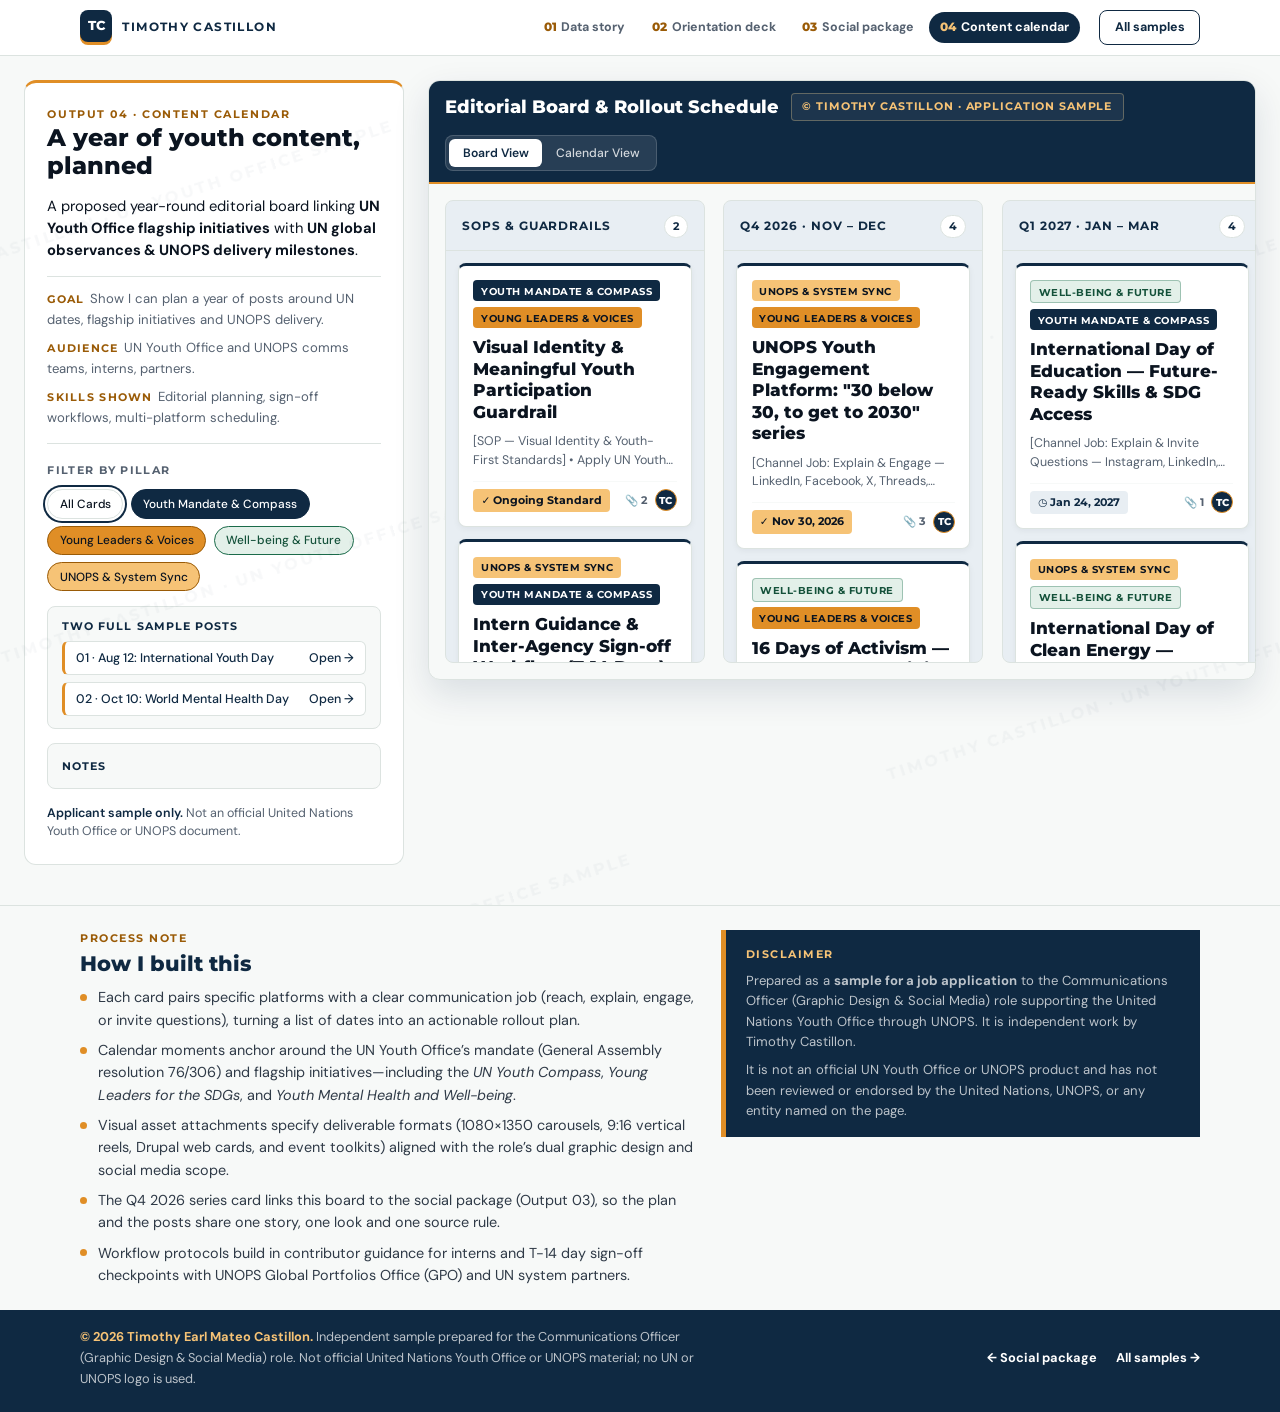
==== commit 6ccb7ea0: "Add files via upload" ====
--- a/content-calendar.html
+++ b/content-calendar.html
@@ -1131,7 +1131,7 @@
 </head>
 <body>
 
-  <nav class="nav" aria-label="Sample work"><a class="brand" href="sample-work.html" aria-label="Sample work home"><span class="mark" aria-hidden="true">TC</span><span>Timothy Castillon</span></a><ul class="series"><li><a href="data-story.html"><b>01</b><span>Data story</span></a></li><li><a href="orientation-deck.html"><b>02</b><span>Orientation deck</span></a></li><li><a href="social-package.html"><b>03</b><span>Social package</span></a></li><li><a href="content-calendar.html" aria-current="page"><b>04</b><span>Content calendar</span></a></li></ul><a class="back" href="sample-work.html">All samples</a></nav>
+  <nav class="nav" aria-label="Sample work"><a class="brand" href="../index.html" aria-label="Timothy Castillon, back to main application site"><span class="mark" aria-hidden="true">TC</span><span>Timothy Castillon</span></a><ul class="series"><li><a href="data-story.html"><b>01</b><span>Data story</span></a></li><li><a href="orientation-deck.html"><b>02</b><span>Orientation deck</span></a></li><li><a href="social-package.html"><b>03</b><span>Social package</span></a></li><li><a href="content-calendar.html" aria-current="page"><b>04</b><span>Content calendar</span></a></li></ul><a class="back" href="sample-work.html">All samples</a></nav>
 
   <!-- TWO-COLUMN SPLIT SHELL -->
   <div class="split-shell">
@@ -1354,7 +1354,7 @@
       <h2 id="tcxHeading">How I built this</h2>
       <ul>
       <li>Each card pairs specific platforms with a clear communication job (reach, explain, engage, or invite questions), turning a list of dates into an actionable rollout plan.</li>
-      <li>Calendar moments anchor around the UN Youth Office’s mandate (the General Assembly resolution that created the Office) and flagship initiatives—including the <em>UN Youth Compass</em>, <em>Young Leaders for the SDGs</em>, and <em>Youth Mental Health and Well-being</em>.</li>
+      <li>Calendar moments anchor around the UN Youth Office’s mandate (General Assembly resolution 76/306) and flagship initiatives—including the <em>UN Youth Compass</em>, <em>Young Leaders for the SDGs</em>, and <em>Youth Mental Health and Well-being</em>.</li>
       <li>Visual asset attachments specify deliverable formats (1080×1350 carousels, 9:16 vertical reels, Drupal web cards, and event toolkits) aligned with the role’s dual graphic design and social media scope.</li>
       <li>The Q4 2026 series card links this board to the social package (Output 03), so the plan and the posts share one story, one look and one source rule.</li>
       <li>Workflow protocols build in contributor guidance for interns and T-14 day sign-off checkpoints with UNOPS Global Portfolios Office (GPO) and UN system partners.</li>
@@ -1496,7 +1496,7 @@
         pillars: ['compass'],
         isSample: false,
         coverTag: 'Dec 10, 2026 · Human Rights Day',
-        description: '[Channel Job: Engage — Instagram, Threads, X]\n\nConnect the General Assembly resolution that created the Office’s mandate on meaningful youth engagement with youth human rights defenders. Include interactive story stickers inviting youth followers to share civic participation priorities.',
+        description: '[Channel Job: Engage — Instagram, Threads, X]\n\nConnect General Assembly resolution 76/306’s mandate on meaningful youth engagement with youth human rights defenders. Include interactive story stickers inviting youth followers to share civic participation priorities.',
         attachments: [
           { badge: 'PNG', name: 'HumanRightsDay_YouthCivicSpace_Set.png', meta: 'Typographic Manifesto Cards' }
         ],
